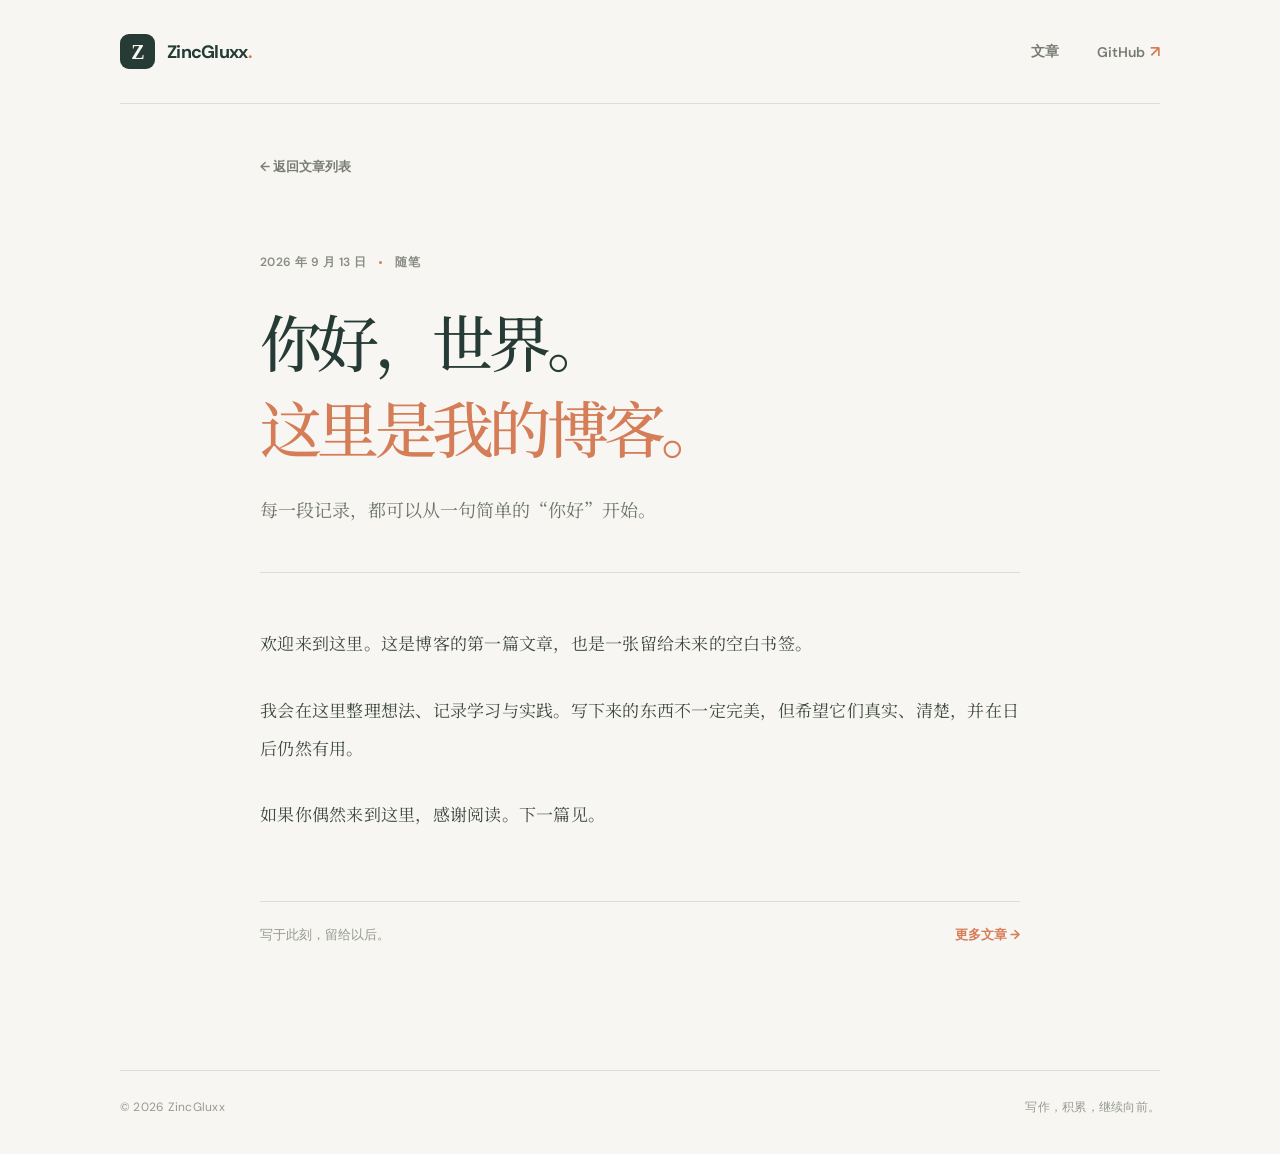
==== posts/hello.html @ bc9c2b11 "Create personal blog for GitHub Pages" ====
<!doctype html>
<html lang="zh-CN">
<head>
  <meta charset="utf-8">
  <meta name="viewport" content="width=device-width, initial-scale=1">
  <meta name="theme-color" content="#f7f6f2">
  <meta name="description" content="ZincGluxx 的博客开篇：你好，世界。">
  <title>你好，世界。这里是我的博客 · ZincGluxx</title>
  <link rel="icon" href="/favicon.svg" type="image/svg+xml">
  <link rel="stylesheet" href="/style.css">
</head>
<body>
  <div class="page-shell">
    <header class="site-header">
      <a class="brand" href="/" aria-label="ZincGluxx 博客首页"><span class="brand-mark">Z</span><span>ZincGluxx<span class="brand-dot">.</span></span></a>
      <nav aria-label="主导航"><a class="nav-link" href="/">文章</a><a class="nav-link" href="https://github.com/ZincGluxx" target="_blank" rel="noopener noreferrer">GitHub <span aria-hidden="true">↗</span></a></nav>
    </header>

    <main class="article-page">
      <a class="back-link" href="/">← 返回文章列表</a>
      <article>
        <header class="article-header">
          <div class="post-meta"><time datetime="2026-09-13">2026 年 9 月 13 日</time><span class="meta-divider"></span><span>随笔</span></div>
          <h1>你好，世界。<br><em>这里是我的博客。</em></h1>
          <p class="article-lead">每一段记录，都可以从一句简单的“你好”开始。</p>
        </header>
        <div class="article-content">
          <p>欢迎来到这里。这是博客的第一篇文章，也是一张留给未来的空白书签。</p>
          <p>我会在这里整理想法、记录学习与实践。写下来的东西不一定完美，但希望它们真实、清楚，并在日后仍然有用。</p>
          <p>如果你偶然来到这里，感谢阅读。下一篇见。</p>
        </div>
      </article>
      <div class="article-end"><span>写于此刻，留给以后。</span><a href="/">更多文章 →</a></div>
    </main>

    <footer class="site-footer"><span>© 2026 ZincGluxx</span><span>写作，积累，继续向前。</span></footer>
  </div>
</body>
</html>
---- style.css ----
@import url('https://fonts.googleapis.com/css2?family=DM+Sans:wght@400;500;600;700&family=Noto+Serif+SC:wght@400;500;600&display=swap');

:root{color-scheme:light;--bg:#f7f6f2;--ink:#263b35;--muted:#777c73;--line:#dcded6;--accent:#d57d57;--card:#fcfbf8}
*{box-sizing:border-box}
html{scroll-behavior:smooth}
body{margin:0;background:var(--bg);color:var(--ink);font-family:'DM Sans',-apple-system,BlinkMacSystemFont,'Segoe UI',sans-serif;-webkit-font-smoothing:antialiased}
a{color:inherit;text-decoration:none}
a:focus-visible{outline:2px solid var(--accent);outline-offset:5px;border-radius:2px}
::selection{background:#e7c8b4;color:var(--ink)}
.page-shell{width:min(100% - 64px,1040px);min-height:100vh;margin:auto;display:flex;flex-direction:column}
.site-header{height:104px;display:flex;align-items:center;justify-content:space-between;border-bottom:1px solid var(--line)}
.brand{display:inline-flex;align-items:center;gap:12px;font-size:18px;font-weight:700;letter-spacing:-.04em}
.brand-mark{width:35px;height:35px;border-radius:9px;background:var(--ink);display:grid;place-items:center;color:var(--bg);font-family:Georgia,serif;font-size:20px;font-weight:600;line-height:1}
.brand-dot{color:var(--accent)}
nav{display:flex;align-items:center;gap:38px}
.nav-link{font-size:14px;font-weight:600;color:var(--muted);transition:color .2s}
.nav-link:hover,.nav-link.active{color:var(--ink)}
.nav-link span{color:var(--accent);font-size:16px;margin-left:2px}
.intro{padding:112px 0 116px;max-width:740px}
.eyebrow{display:flex;align-items:center;gap:13px;color:var(--accent);font-size:11px;font-weight:700;letter-spacing:.22em;margin:0 0 35px}
.eyebrow-line{width:28px;height:1px;background:var(--accent)}
h1,h2,h3,p{margin-top:0}
.intro h1,.article-header h1,.error-content h1{font-family:'Noto Serif SC',serif;font-size:clamp(46px,6.25vw,78px);font-weight:500;letter-spacing:-.075em;line-height:1.38;margin:0 0 28px}
h1 em{color:var(--accent);font-style:normal}
.intro-copy{max-width:540px;font-size:16px;line-height:2;color:#646d62;margin:0}
.posts{border-top:1px solid var(--line);padding-top:31px;padding-bottom:130px}
.section-heading{display:flex;align-items:baseline;justify-content:space-between;margin-bottom:31px}
.section-heading h2{font-size:18px;letter-spacing:-.03em;margin:0;font-weight:700}
.section-heading>span{font-size:12px;letter-spacing:.15em;color:#969b91}
.post-card{background:var(--card);border:1px solid #e7e7df;border-radius:3px;padding:41px 46px 39px;box-shadow:0 12px 40px rgba(38,59,53,.025);transition:transform .2s,box-shadow .2s}
.post-card:hover{transform:translateY(-3px);box-shadow:0 18px 48px rgba(38,59,53,.06)}
.post-meta{display:flex;align-items:center;gap:13px;color:#888e83;font-size:12px;font-weight:600;letter-spacing:.035em}
.meta-divider{width:3px;height:3px;border-radius:50%;background:var(--accent)}
.post-card h3{font-family:'Noto Serif SC',serif;font-size:27px;font-weight:600;letter-spacing:-.045em;line-height:1.5;margin:19px 0 10px}
.post-card h3 a:hover{color:var(--accent)}
.post-card p{max-width:680px;font-size:14px;color:#71796e;line-height:1.9;margin:0 0 22px}
.read-more{display:inline-flex;gap:9px;align-items:center;font-size:13px;font-weight:700;color:var(--accent)}
.read-more span{font-size:16px;transition:transform .2s}
.read-more:hover span{transform:translate(2px,-2px)}
.site-footer{display:flex;justify-content:space-between;gap:16px;border-top:1px solid var(--line);margin-top:auto;padding:28px 0 38px;color:#969b91;font-size:12px;letter-spacing:.02em}
.article-page{width:min(100%,760px);margin:0 auto;padding:51px 0 126px}
.back-link{display:inline-block;color:#777e73;font-size:13px;font-weight:600;margin-bottom:78px}.back-link:hover{color:var(--accent)}
.article-header{border-bottom:1px solid var(--line);padding-bottom:46px;margin-bottom:51px}
.article-header h1{font-size:clamp(38px,5.5vw,62px);margin:27px 0 23px}
.article-lead{font-family:'Noto Serif SC',serif;color:#6d7569;font-size:18px;line-height:1.9;margin:0}
.article-content{font-family:'Noto Serif SC',serif;color:#3f4a40;font-size:17px;line-height:2.25;letter-spacing:.015em}
.article-content p{margin:0 0 28px}
.article-end{border-top:1px solid var(--line);padding-top:24px;margin-top:68px;display:flex;justify-content:space-between;gap:15px;font-size:13px;color:#939a8e}.article-end a{color:var(--accent);font-weight:700}
.error-shell .site-header{border-bottom:0}.error-content{padding:125px 0 170px}.error-content h1{margin-bottom:20px}.error-content>p:not(.eyebrow){color:#6d7569;line-height:1.8;margin-bottom:29px}
@media(max-width:640px){.page-shell{width:min(100% - 36px,1040px)}.site-header{height:76px}.brand{font-size:16px;gap:8px}.brand-mark{width:30px;height:30px;font-size:17px}nav{gap:19px}.nav-link{font-size:13px}.intro{padding:85px 0 92px}.intro h1{font-size:clamp(40px,10vw,58px);line-height:1.45}.intro-copy{font-size:14px}.posts{padding-bottom:85px}.post-card{padding:29px 24px}.post-card h3{font-size:22px}.site-footer{padding:24px 0 30px;font-size:11px}.article-page{padding:35px 0 90px}.back-link{margin-bottom:60px}.article-header{padding-bottom:32px;margin-bottom:34px}.article-header h1{font-size:clamp(36px,9vw,52px)}.article-lead{font-size:16px}.article-content{font-size:16px}.error-content{padding:100px 0 130px}}
@media(prefers-reduced-motion:reduce){html{scroll-behavior:auto}*,*:before,*:after{transition-duration:.01ms!important;animation-duration:.01ms!important}}
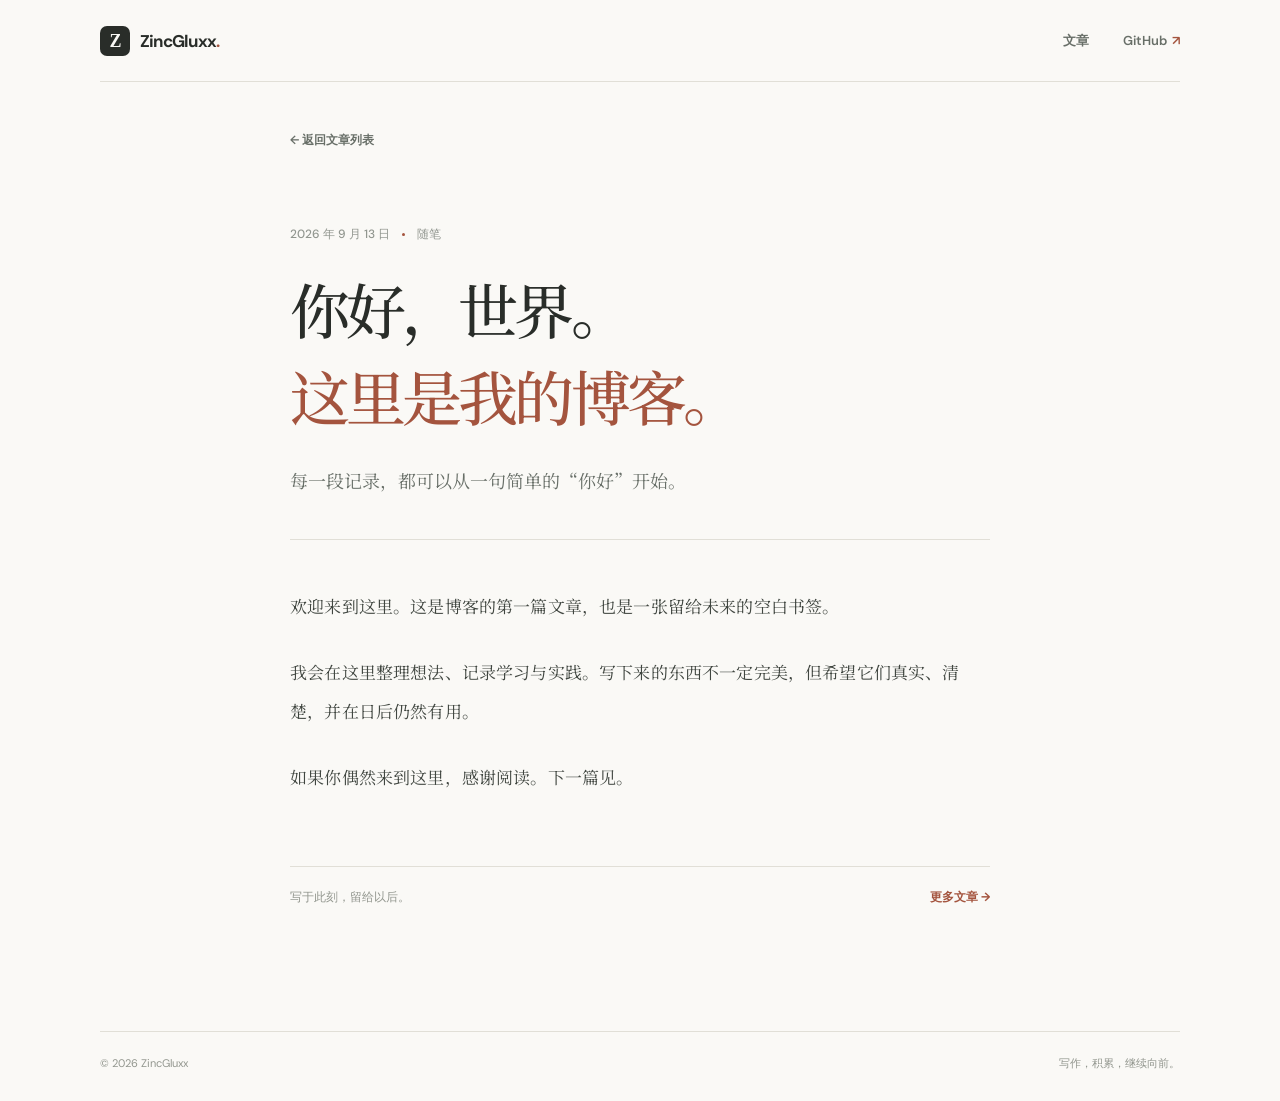
==== commit 19379c1a: "Refine blog with editorial layout" ====
--- a/posts/hello.html
+++ b/posts/hello.html
@@ -3,7 +3,7 @@
 <head>
   <meta charset="utf-8">
   <meta name="viewport" content="width=device-width, initial-scale=1">
-  <meta name="theme-color" content="#f7f6f2">
+  <meta name="theme-color" content="#faf9f6">
   <meta name="description" content="ZincGluxx 的博客开篇：你好，世界。">
   <title>你好，世界。这里是我的博客 · ZincGluxx</title>
   <link rel="icon" href="/favicon.svg" type="image/svg+xml">
--- a/style.css
+++ b/style.css
@@ -1,51 +1,92 @@
 @import url('https://fonts.googleapis.com/css2?family=DM+Sans:wght@400;500;600;700&family=Noto+Serif+SC:wght@400;500;600&display=swap');
 
-:root{color-scheme:light;--bg:#f7f6f2;--ink:#263b35;--muted:#777c73;--line:#dcded6;--accent:#d57d57;--card:#fcfbf8}
-*{box-sizing:border-box}
-html{scroll-behavior:smooth}
-body{margin:0;background:var(--bg);color:var(--ink);font-family:'DM Sans',-apple-system,BlinkMacSystemFont,'Segoe UI',sans-serif;-webkit-font-smoothing:antialiased}
-a{color:inherit;text-decoration:none}
-a:focus-visible{outline:2px solid var(--accent);outline-offset:5px;border-radius:2px}
-::selection{background:#e7c8b4;color:var(--ink)}
-.page-shell{width:min(100% - 64px,1040px);min-height:100vh;margin:auto;display:flex;flex-direction:column}
-.site-header{height:104px;display:flex;align-items:center;justify-content:space-between;border-bottom:1px solid var(--line)}
-.brand{display:inline-flex;align-items:center;gap:12px;font-size:18px;font-weight:700;letter-spacing:-.04em}
-.brand-mark{width:35px;height:35px;border-radius:9px;background:var(--ink);display:grid;place-items:center;color:var(--bg);font-family:Georgia,serif;font-size:20px;font-weight:600;line-height:1}
-.brand-dot{color:var(--accent)}
-nav{display:flex;align-items:center;gap:38px}
-.nav-link{font-size:14px;font-weight:600;color:var(--muted);transition:color .2s}
-.nav-link:hover,.nav-link.active{color:var(--ink)}
-.nav-link span{color:var(--accent);font-size:16px;margin-left:2px}
-.intro{padding:112px 0 116px;max-width:740px}
-.eyebrow{display:flex;align-items:center;gap:13px;color:var(--accent);font-size:11px;font-weight:700;letter-spacing:.22em;margin:0 0 35px}
-.eyebrow-line{width:28px;height:1px;background:var(--accent)}
-h1,h2,h3,p{margin-top:0}
-.intro h1,.article-header h1,.error-content h1{font-family:'Noto Serif SC',serif;font-size:clamp(46px,6.25vw,78px);font-weight:500;letter-spacing:-.075em;line-height:1.38;margin:0 0 28px}
-h1 em{color:var(--accent);font-style:normal}
-.intro-copy{max-width:540px;font-size:16px;line-height:2;color:#646d62;margin:0}
-.posts{border-top:1px solid var(--line);padding-top:31px;padding-bottom:130px}
-.section-heading{display:flex;align-items:baseline;justify-content:space-between;margin-bottom:31px}
-.section-heading h2{font-size:18px;letter-spacing:-.03em;margin:0;font-weight:700}
-.section-heading>span{font-size:12px;letter-spacing:.15em;color:#969b91}
-.post-card{background:var(--card);border:1px solid #e7e7df;border-radius:3px;padding:41px 46px 39px;box-shadow:0 12px 40px rgba(38,59,53,.025);transition:transform .2s,box-shadow .2s}
-.post-card:hover{transform:translateY(-3px);box-shadow:0 18px 48px rgba(38,59,53,.06)}
-.post-meta{display:flex;align-items:center;gap:13px;color:#888e83;font-size:12px;font-weight:600;letter-spacing:.035em}
-.meta-divider{width:3px;height:3px;border-radius:50%;background:var(--accent)}
-.post-card h3{font-family:'Noto Serif SC',serif;font-size:27px;font-weight:600;letter-spacing:-.045em;line-height:1.5;margin:19px 0 10px}
-.post-card h3 a:hover{color:var(--accent)}
-.post-card p{max-width:680px;font-size:14px;color:#71796e;line-height:1.9;margin:0 0 22px}
-.read-more{display:inline-flex;gap:9px;align-items:center;font-size:13px;font-weight:700;color:var(--accent)}
-.read-more span{font-size:16px;transition:transform .2s}
-.read-more:hover span{transform:translate(2px,-2px)}
-.site-footer{display:flex;justify-content:space-between;gap:16px;border-top:1px solid var(--line);margin-top:auto;padding:28px 0 38px;color:#969b91;font-size:12px;letter-spacing:.02em}
-.article-page{width:min(100%,760px);margin:0 auto;padding:51px 0 126px}
-.back-link{display:inline-block;color:#777e73;font-size:13px;font-weight:600;margin-bottom:78px}.back-link:hover{color:var(--accent)}
-.article-header{border-bottom:1px solid var(--line);padding-bottom:46px;margin-bottom:51px}
-.article-header h1{font-size:clamp(38px,5.5vw,62px);margin:27px 0 23px}
-.article-lead{font-family:'Noto Serif SC',serif;color:#6d7569;font-size:18px;line-height:1.9;margin:0}
-.article-content{font-family:'Noto Serif SC',serif;color:#3f4a40;font-size:17px;line-height:2.25;letter-spacing:.015em}
-.article-content p{margin:0 0 28px}
-.article-end{border-top:1px solid var(--line);padding-top:24px;margin-top:68px;display:flex;justify-content:space-between;gap:15px;font-size:13px;color:#939a8e}.article-end a{color:var(--accent);font-weight:700}
-.error-shell .site-header{border-bottom:0}.error-content{padding:125px 0 170px}.error-content h1{margin-bottom:20px}.error-content>p:not(.eyebrow){color:#6d7569;line-height:1.8;margin-bottom:29px}
-@media(max-width:640px){.page-shell{width:min(100% - 36px,1040px)}.site-header{height:76px}.brand{font-size:16px;gap:8px}.brand-mark{width:30px;height:30px;font-size:17px}nav{gap:19px}.nav-link{font-size:13px}.intro{padding:85px 0 92px}.intro h1{font-size:clamp(40px,10vw,58px);line-height:1.45}.intro-copy{font-size:14px}.posts{padding-bottom:85px}.post-card{padding:29px 24px}.post-card h3{font-size:22px}.site-footer{padding:24px 0 30px;font-size:11px}.article-page{padding:35px 0 90px}.back-link{margin-bottom:60px}.article-header{padding-bottom:32px;margin-bottom:34px}.article-header h1{font-size:clamp(36px,9vw,52px)}.article-lead{font-size:16px}.article-content{font-size:16px}.error-content{padding:100px 0 130px}}
-@media(prefers-reduced-motion:reduce){html{scroll-behavior:auto}*,*:before,*:after{transition-duration:.01ms!important;animation-duration:.01ms!important}}
+:root {
+  color-scheme: light;
+  --paper: #faf9f6;
+  --ink: #292d29;
+  --soft-ink: #686f68;
+  --line: #e1dfd7;
+  --accent: #a4543e;
+}
+* { box-sizing: border-box; }
+html { scroll-behavior: smooth; }
+body { margin: 0; background: var(--paper); color: var(--ink); font-family: 'DM Sans', -apple-system, BlinkMacSystemFont, 'Segoe UI', sans-serif; -webkit-font-smoothing: antialiased; }
+a { color: inherit; text-decoration: none; }
+a:focus-visible { outline: 2px solid var(--accent); outline-offset: 5px; border-radius: 2px; }
+::selection { background: #e8cbbd; color: var(--ink); }
+.page-shell { width: min(100% - 72px, 1080px); min-height: 100vh; margin: auto; display: flex; flex-direction: column; }
+.site-header { height: 82px; border-bottom: 1px solid var(--line); display: flex; align-items: center; justify-content: space-between; }
+.brand { display: inline-flex; align-items: center; gap: 10px; font-size: 17px; font-weight: 700; letter-spacing: -.045em; }
+.brand-mark { width: 30px; height: 30px; border-radius: 7px; display: grid; place-items: center; background: var(--ink); color: var(--paper); font-family: Georgia, serif; font-size: 18px; line-height: 1; }
+.brand-dot { color: var(--accent); }
+nav { display: flex; align-items: center; gap: 34px; }
+.nav-link { color: var(--soft-ink); font-size: 13px; font-weight: 600; transition: color .2s; }
+.nav-link:hover, .nav-link.active { color: var(--ink); }
+.nav-link span { color: var(--accent); margin-left: 2px; }
+h1, h2, h3, p { margin-top: 0; }
+h1 em { color: var(--accent); font-style: normal; }
+.home-layout { flex: 1; display: grid; grid-template-columns: minmax(240px, 340px) minmax(0, 1fr); gap: clamp(60px, 9vw, 132px); padding: 92px 0 140px; }
+.intro { padding-top: 9px; }
+.eyebrow { color: var(--accent); font-size: 11px; font-weight: 700; letter-spacing: .17em; margin-bottom: 28px; }
+.eyebrow-line { width: 24px; height: 1px; background: var(--accent); display: inline-block; vertical-align: middle; margin-right: 12px; }
+.intro h1 { font: 500 clamp(37px, 3.8vw, 50px)/1.52 'Noto Serif SC', serif; letter-spacing: -.065em; margin-bottom: 24px; }
+.intro-copy { max-width: 305px; color: var(--soft-ink); font-size: 14px; line-height: 2; margin-bottom: 37px; }
+.intro-signature { border-top: 1px solid var(--line); width: fit-content; padding-top: 15px; color: #92968e; font-size: 12px; letter-spacing: .04em; }
+.intro-signature span { color: var(--accent); margin-left: 6px; }
+.posts { min-width: 0; }
+.section-heading { display: flex; align-items: baseline; justify-content: space-between; gap: 20px; border-bottom: 1px solid var(--ink); padding-bottom: 18px; }
+.section-heading h2 { font-size: 20px; line-height: 1.4; letter-spacing: -.04em; margin: 0; }
+.section-heading > span { color: #92968e; font-size: 12px; }
+.post-card { position: relative; border-bottom: 1px solid var(--line); padding: 32px 40px 38px 0; }
+.post-card::after { content: '↗'; position: absolute; top: 75px; right: 2px; color: var(--accent); font-size: 22px; transition: transform .2s; }
+.post-card:hover::after { transform: translate(3px, -3px); }
+.post-meta { display: flex; align-items: center; gap: 12px; color: #91968f; font-size: 12px; font-weight: 500; }
+.meta-divider { width: 3px; height: 3px; border-radius: 50%; background: var(--accent); }
+.post-card h3 { font: 600 25px/1.55 'Noto Serif SC', serif; letter-spacing: -.04em; margin: 17px 0 12px; }
+.post-card h3 a:hover { color: var(--accent); }
+.post-card p { max-width: 500px; color: var(--soft-ink); font-size: 14px; line-height: 1.9; margin-bottom: 18px; }
+.read-more { color: var(--accent); font-size: 12px; font-weight: 700; display: inline-flex; align-items: center; gap: 6px; }
+.read-more span { transition: transform .2s; }
+.read-more:hover span { transform: translate(2px, -2px); }
+.site-footer { margin-top: auto; border-top: 1px solid var(--line); padding: 24px 0 30px; display: flex; justify-content: space-between; gap: 20px; color: #92968e; font-size: 11px; }
+.article-page { width: min(100%, 700px); margin: 0 auto; padding: 46px 0 125px; }
+.back-link { display: inline-block; color: var(--soft-ink); font-size: 12px; font-weight: 600; margin-bottom: 77px; }
+.back-link:hover { color: var(--accent); }
+.article-header { border-bottom: 1px solid var(--line); padding-bottom: 42px; margin-bottom: 47px; }
+.article-header h1 { font: 500 clamp(38px, 5vw, 60px)/1.45 'Noto Serif SC', serif; letter-spacing: -.065em; margin: 22px 0 24px; }
+.article-lead { color: var(--soft-ink); font: 400 18px/1.9 'Noto Serif SC', serif; margin: 0; }
+.article-content { color: #404640; font: 400 17px/2.25 'Noto Serif SC', serif; letter-spacing: .01em; }
+.article-content p { margin-bottom: 28px; }
+.article-end { border-top: 1px solid var(--line); margin-top: 70px; padding-top: 22px; display: flex; justify-content: space-between; gap: 20px; color: #92968e; font-size: 12px; }
+.article-end a { color: var(--accent); font-weight: 700; }
+.error-shell .site-header { border-bottom: 0; }
+.error-content { padding: 120px 0 160px; }
+.error-content h1 { font: 500 clamp(40px, 6vw, 68px)/1.45 'Noto Serif SC', serif; letter-spacing: -.065em; margin-bottom: 20px; }
+.error-content > p:not(.eyebrow) { color: var(--soft-ink); line-height: 1.9; margin-bottom: 28px; }
+@media (max-width: 760px) {
+  .page-shell { width: min(100% - 40px, 1080px); }
+  .site-header { height: 72px; }
+  .home-layout { grid-template-columns: 1fr; gap: 55px; padding: 64px 0 90px; }
+  .intro h1 { font-size: clamp(38px, 8vw, 50px); }
+  .intro-copy { max-width: 560px; }
+  .intro-signature { margin-bottom: 0; }
+  .article-page { padding: 35px 0 90px; }
+  .back-link { margin-bottom: 55px; }
+}
+@media (max-width: 480px) {
+  .brand { font-size: 15px; }
+  .brand-mark { width: 28px; height: 28px; font-size: 16px; }
+  nav { gap: 17px; }
+  .nav-link { font-size: 12px; }
+  .home-layout { padding-top: 55px; gap: 48px; }
+  .post-card { padding-right: 25px; }
+  .post-card h3 { font-size: 21px; }
+  .post-card::after { top: 79px; font-size: 18px; }
+  .site-footer { font-size: 10px; }
+  .article-header h1 { font-size: 37px; }
+  .article-content { font-size: 16px; }
+}
+@media (prefers-reduced-motion: reduce) {
+  html { scroll-behavior: auto; }
+  *, *::before, *::after { transition-duration: .01ms !important; animation-duration: .01ms !important; }
+}
